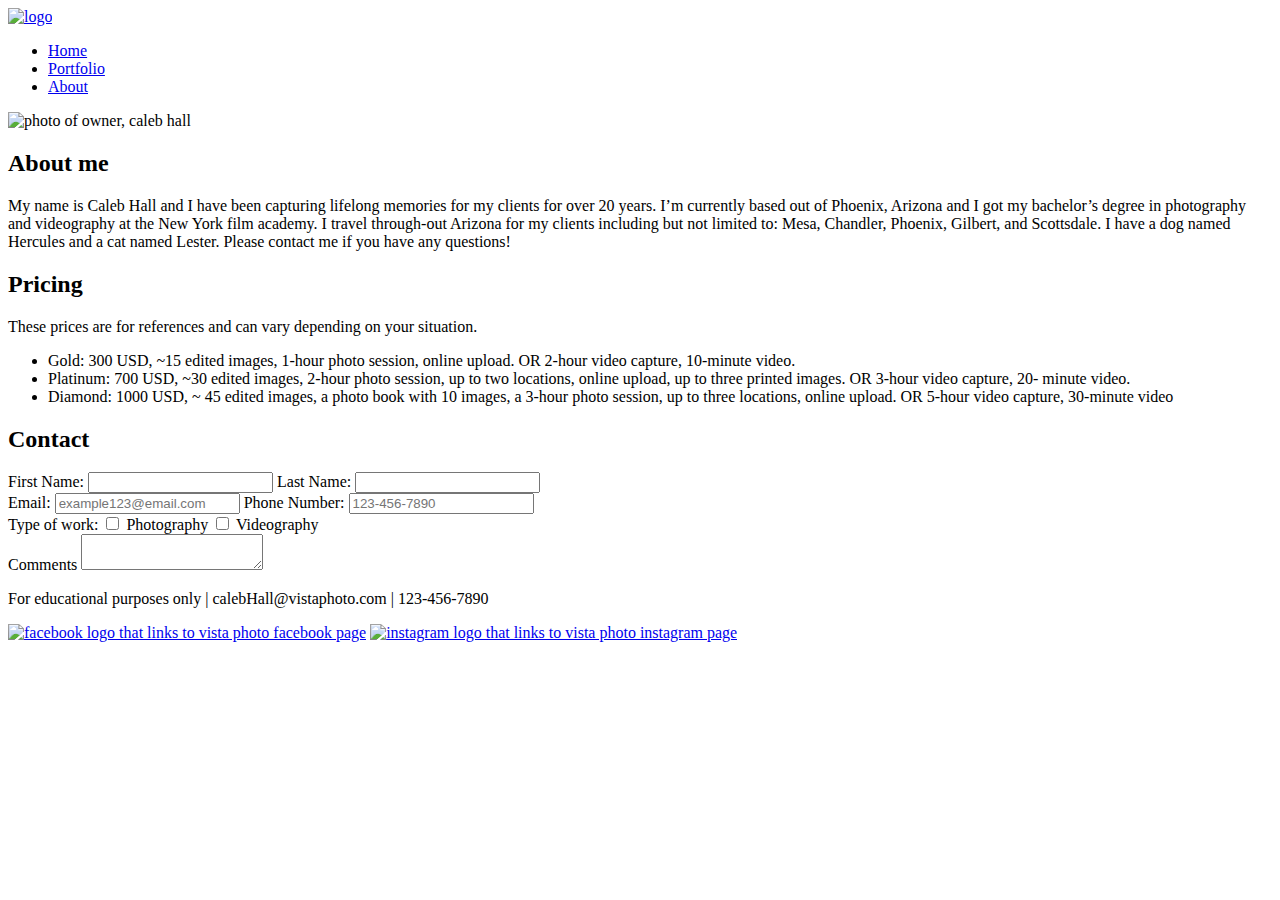
==== vista-photo/about.html @ 182d515e "Add files via upload" ====
<!DOCTYPE html>
<html lang="en">
<head>
	<title>Vista Photography</title>
	<meta charset="utf-8">
	<meta name="author" content="Marc Bernardino">
	<meta name="description" content="Portfolio website">
	<link rel="icon" href="aperture.svg">
</head>
<body>
	<header>
		<a href="index.html"><img src="aperture.png" alt="logo"></a>
		<nav>
			<ul>
				<li><a href="index.html">Home</a></li>
				<li><a href="portfolio.html">Portfolio</a></li>
				<li><a href="about.html">About</a></li>
			</ul>
		</nav>
	</header>
	<img src="caleb.jpg" alt="photo of owner, caleb hall">
	<section>
		<h2>About me</h2>
		<p>My name is Caleb Hall and I have been capturing lifelong memories for my clients for over 20 years. I’m currently based out of Phoenix, Arizona and I got my bachelor’s degree in photography and videography at the New York film academy. I travel through-out Arizona for my clients including but not limited to: Mesa, Chandler, Phoenix, Gilbert, and Scottsdale. I have a dog named Hercules and a cat named Lester. Please contact me if you have any questions!</p>
	</section>
	<section>
		<h2>Pricing</h2>
		<p>These prices are for references and can vary depending on your situation.</p>
		<ul>
			<li>Gold: 300 USD, ~15 edited images, 1-hour photo session, online upload. OR 2-hour video capture, 10-minute video.</li>
			<li>Platinum: 700 USD, ~30 edited images, 2-hour photo session, up to two locations, online upload, up to three printed images. OR 3-hour video capture, 20- minute video.</li>
			<li>Diamond: 1000 USD, ~ 45 edited images, a photo book with 10 images, a 3-hour photo session, up to three locations, online upload. OR 5-hour video capture, 30-minute video</li>
		</ul>
	</section>
	<section>
		<h2>Contact</h2>
		<form>
			<label for="fName">First Name:</label>
			<input type="text" name="fName" id="fName">
			<label for="lName">Last Name:</label>
			<input type="text" name="lName" id="lName"><br>
			<label for="email">Email:</label>
			<input type="email" name="email" placeholder="example123@email.com" id="email">
			<label for="phone">Phone Number:</label>
			<input type="tel" name="phone" placeholder="123-456-7890" id="phone"><br>
			<label>Type of work:</label>
			<input type="checkbox" name="photo" id="photo">
			<label for="photo">Photography</label>
			<input type="checkbox" name="video" id="video">
			<label for="video">Videography</label><br>
			<label for="comments">Comments</label>
			<textarea name="comments" id="comments"></textarea>
		</form>
	</section>
	<footer>
		<p>For educational purposes only | calebHall@vistaphoto.com | 123-456-7890</p>
		<a href="facebook.com"><img src="facebook.png" alt="facebook logo that links to vista photo facebook page"></a>
		<a href="instagram.com"><img src="instagram.png" alt="instagram logo that links to vista photo instagram page"></a>
	</footer>
</body>
</html>
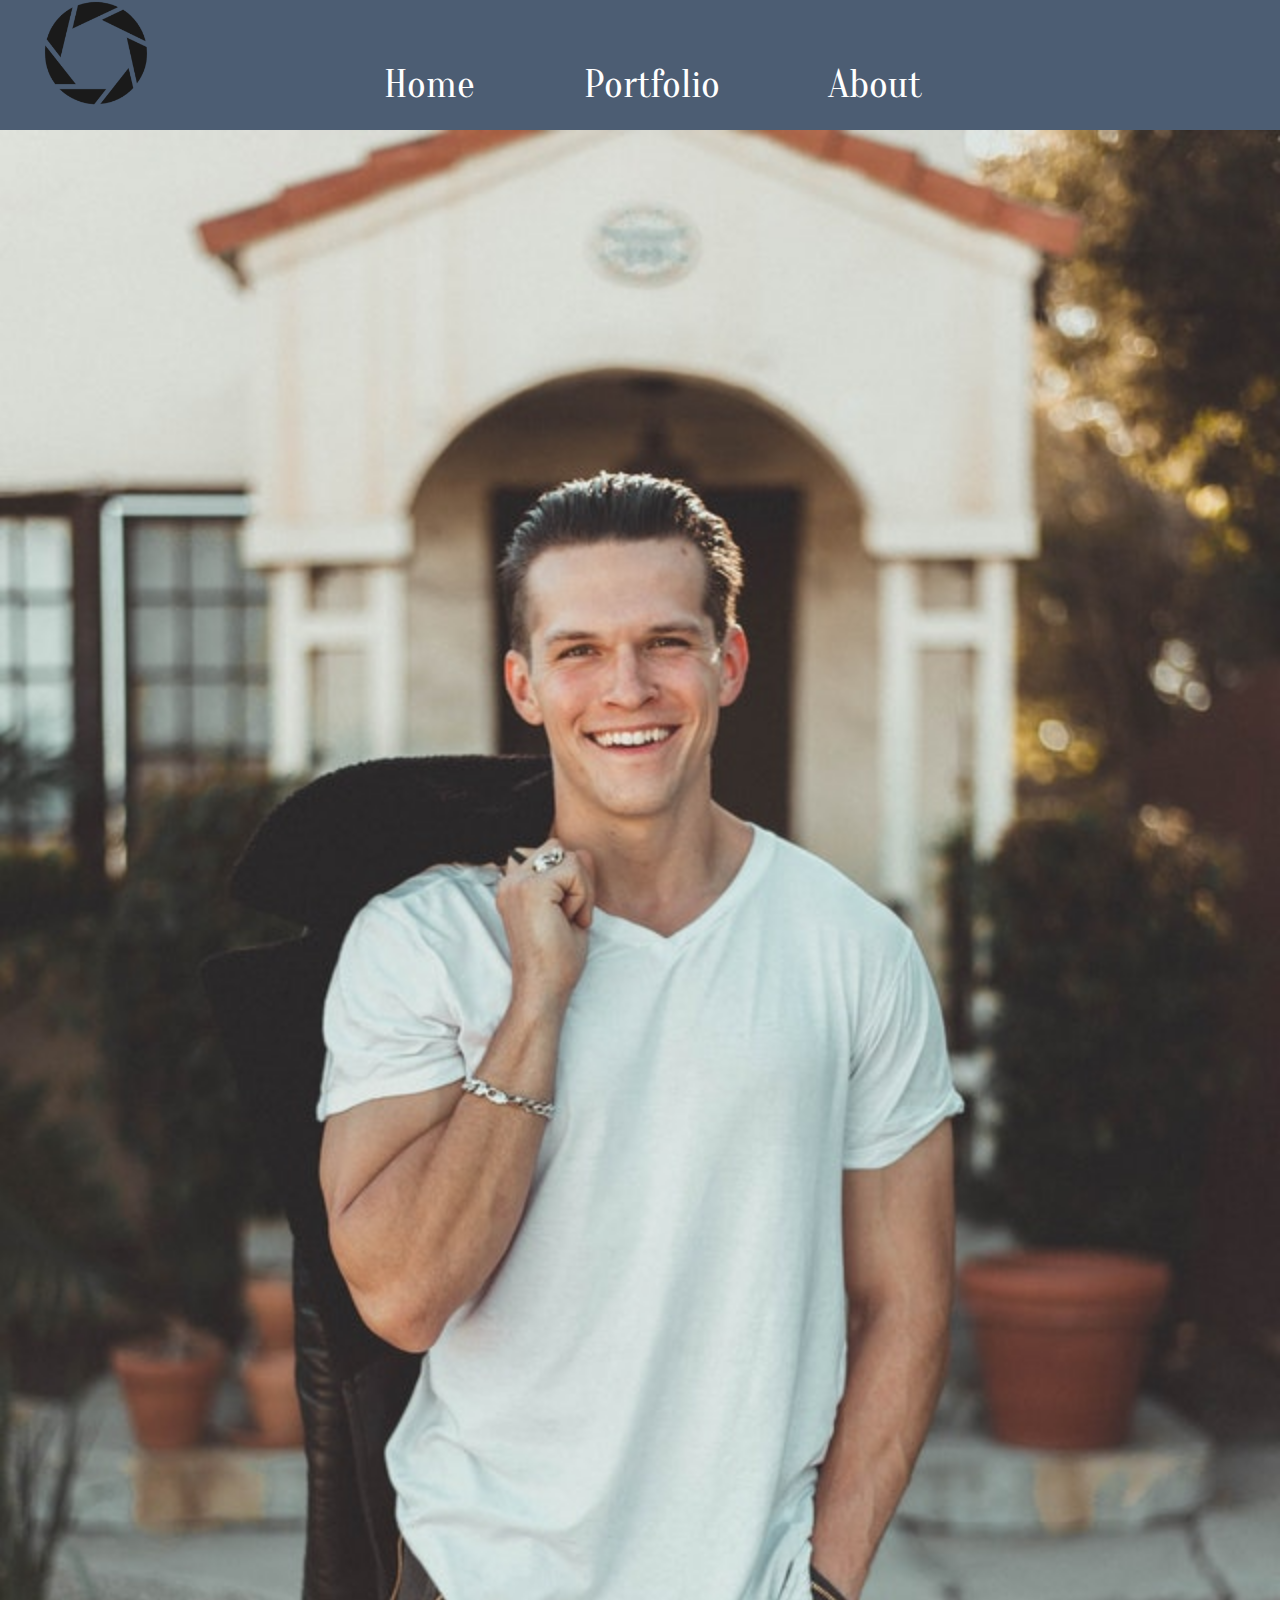
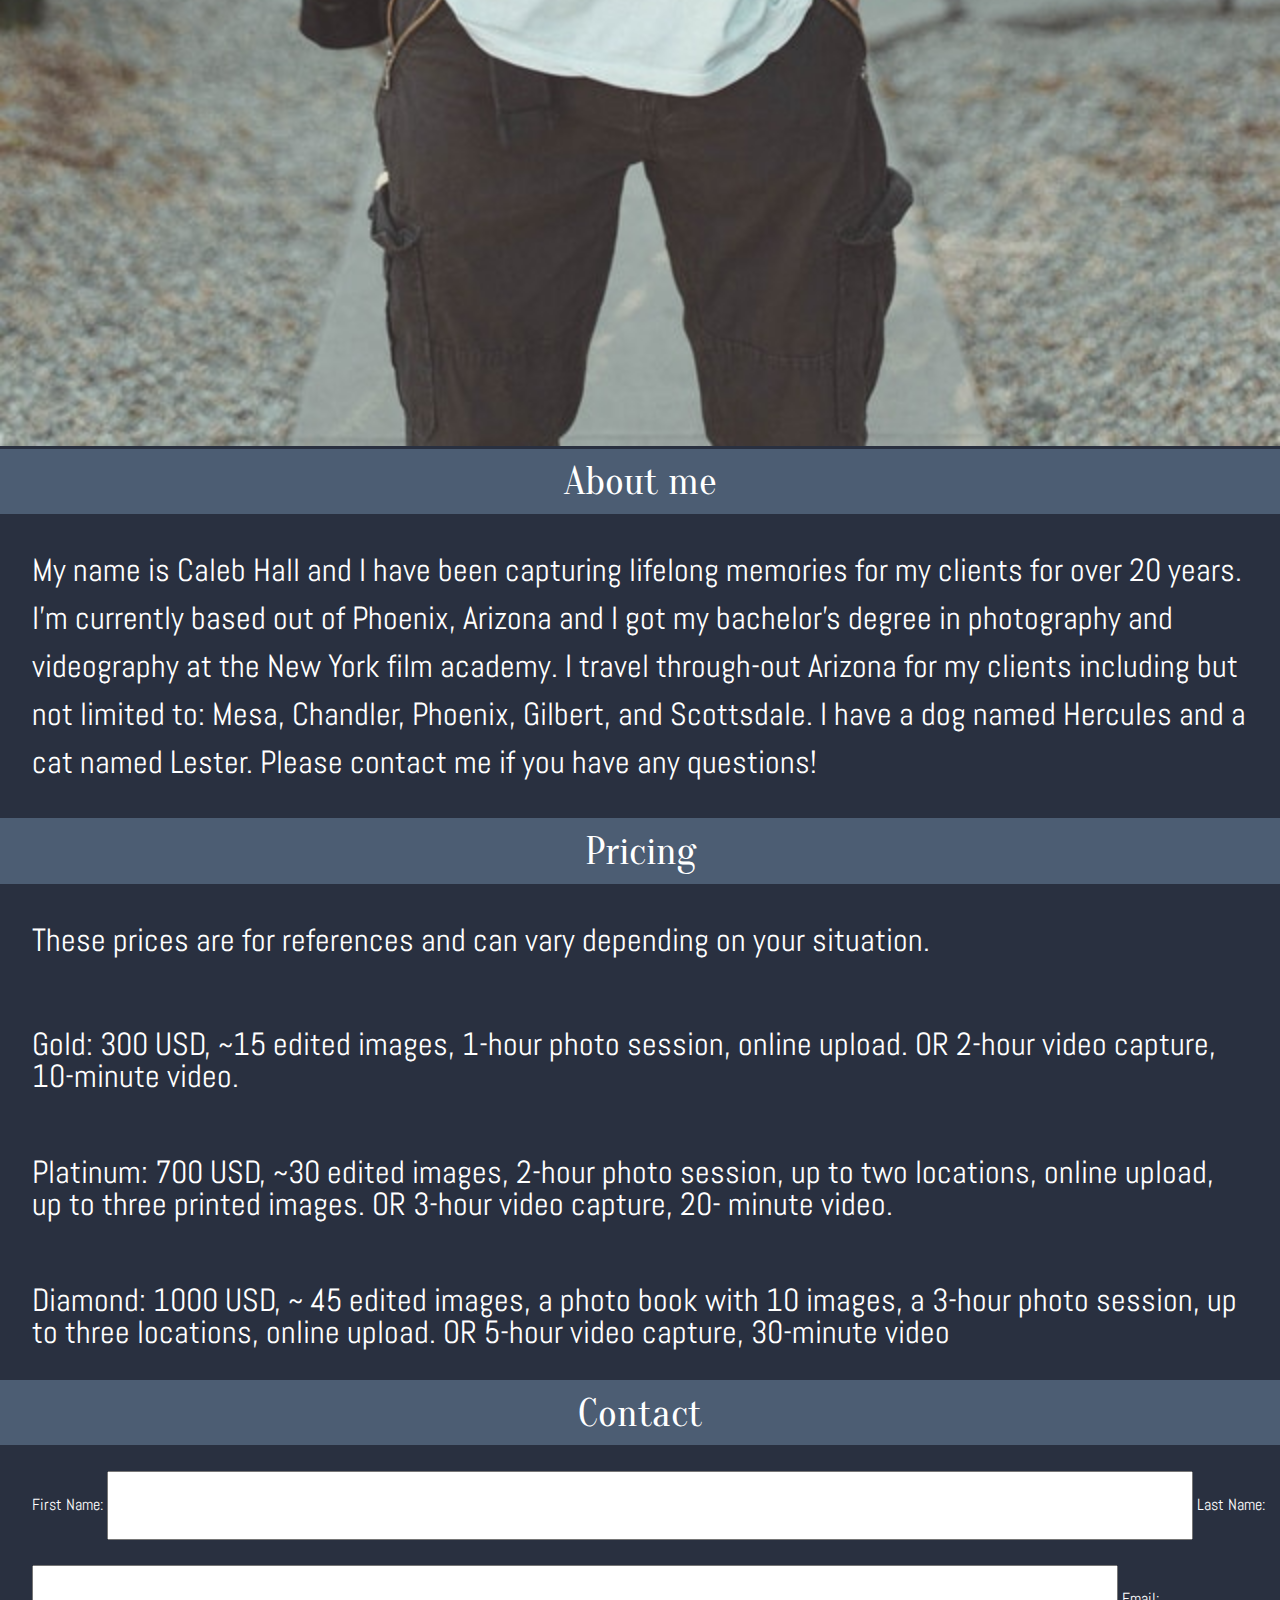
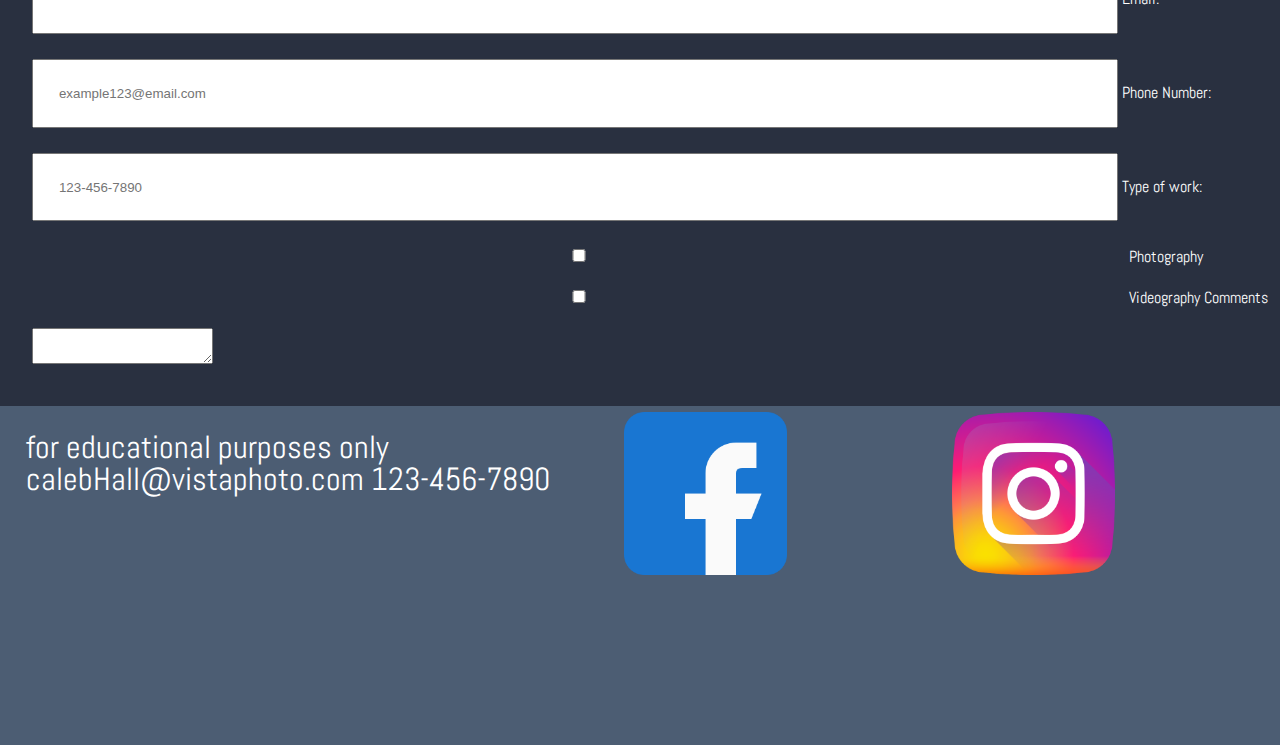
==== commit cf3b7e27: "Add files via upload" ====
--- a/vista-photo/about.html
+++ b/vista-photo/about.html
@@ -3,13 +3,16 @@
 <head>
 	<title>Vista Photography</title>
 	<meta charset="utf-8">
+	<link href="https://fonts.googleapis.com/css2?family=Abel&family=Oranienbaum&display=swap" rel="stylesheet">
+	<link rel="stylesheet" href="index.css">
+	<meta name="viewport" content="width=device-width, initial-scale=1.0">
 	<meta name="author" content="Marc Bernardino">
 	<meta name="description" content="Portfolio website">
-	<link rel="icon" href="aperture.svg">
+	<link rel="icon" href="images/aperture.svg">
 </head>
 <body>
 	<header>
-		<a href="index.html"><img src="aperture.png" alt="logo"></a>
+		<a href="index.html"><img src="images/aperture.png" alt="logo"></a>
 		<nav>
 			<ul>
 				<li><a href="index.html">Home</a></li>
@@ -18,44 +21,48 @@
 			</ul>
 		</nav>
 	</header>
-	<img src="caleb.jpg" alt="photo of owner, caleb hall">
-	<section>
-		<h2>About me</h2>
-		<p>My name is Caleb Hall and I have been capturing lifelong memories for my clients for over 20 years. I’m currently based out of Phoenix, Arizona and I got my bachelor’s degree in photography and videography at the New York film academy. I travel through-out Arizona for my clients including but not limited to: Mesa, Chandler, Phoenix, Gilbert, and Scottsdale. I have a dog named Hercules and a cat named Lester. Please contact me if you have any questions!</p>
-	</section>
-	<section>
-		<h2>Pricing</h2>
-		<p>These prices are for references and can vary depending on your situation.</p>
-		<ul>
-			<li>Gold: 300 USD, ~15 edited images, 1-hour photo session, online upload. OR 2-hour video capture, 10-minute video.</li>
-			<li>Platinum: 700 USD, ~30 edited images, 2-hour photo session, up to two locations, online upload, up to three printed images. OR 3-hour video capture, 20- minute video.</li>
-			<li>Diamond: 1000 USD, ~ 45 edited images, a photo book with 10 images, a 3-hour photo session, up to three locations, online upload. OR 5-hour video capture, 30-minute video</li>
-		</ul>
-	</section>
-	<section>
-		<h2>Contact</h2>
-		<form>
-			<label for="fName">First Name:</label>
-			<input type="text" name="fName" id="fName">
-			<label for="lName">Last Name:</label>
-			<input type="text" name="lName" id="lName"><br>
-			<label for="email">Email:</label>
-			<input type="email" name="email" placeholder="example123@email.com" id="email">
-			<label for="phone">Phone Number:</label>
-			<input type="tel" name="phone" placeholder="123-456-7890" id="phone"><br>
-			<label>Type of work:</label>
-			<input type="checkbox" name="photo" id="photo">
-			<label for="photo">Photography</label>
-			<input type="checkbox" name="video" id="video">
-			<label for="video">Videography</label><br>
-			<label for="comments">Comments</label>
-			<textarea name="comments" id="comments"></textarea>
-		</form>
-	</section>
+	<main>
+		<img src="images/caleb.jpg" alt="photo of owner, caleb hall">
+		<section>
+			<h2>About me</h2>
+			<p>My name is Caleb Hall and I have been capturing lifelong memories for my clients for over 20 years. I’m currently based out of Phoenix, Arizona and I got my bachelor’s degree in photography and videography at the New York film academy. I travel through-out Arizona for my clients including but not limited to: Mesa, Chandler, Phoenix, Gilbert, and Scottsdale. I have a dog named Hercules and a cat named Lester. Please contact me if you have any questions!</p>
+		</section>
+		<section id="form">
+			<h2>Pricing</h2>
+			<p>These prices are for references and can vary depending on your situation.</p>
+			<ul>
+				<li>Gold: 300 USD, ~15 edited images, 1-hour photo session, online upload. OR 2-hour video capture, 10-minute video.</li>
+				<li>Platinum: 700 USD, ~30 edited images, 2-hour photo session, up to two locations, online upload, up to three printed images. OR 3-hour video capture, 20- minute video.</li>
+				<li>Diamond: 1000 USD, ~ 45 edited images, a photo book with 10 images, a 3-hour photo session, up to three locations, online upload. OR 5-hour video capture, 30-minute video</li>
+			</ul>
+		</section>
+		<section>
+			<h2>Contact</h2>
+			<form>
+				<div class="wrapper2">
+					<label for="fName">First Name:</label>
+					<input type="text" name="fName" id="fName">
+					<label for="lName">Last Name:</label>
+					<input type="text" name="lName" id="lName">
+					<label for="email">Email:</label>
+					<input type="email" name="email" placeholder="example123@email.com" id="email">
+					<label for="phone">Phone Number:</label>
+					<input type="tel" name="phone" placeholder="123-456-7890" id="phone">
+					<label>Type of work:</label>
+					<input type="checkbox" name="photo" id="photo">
+					<label for="photo">Photography</label>
+					<input type="checkbox" name="video" id="video">
+					<label for="video">Videography</label>
+					<label for="comments">Comments</label>
+					<textarea name="comments" id="comments"></textarea>
+				</div>
+			</form>
+		</section>
+	</main>
 	<footer>
-		<p>For educational purposes only | calebHall@vistaphoto.com | 123-456-7890</p>
-		<a href="facebook.com"><img src="facebook.png" alt="facebook logo that links to vista photo facebook page"></a>
-		<a href="instagram.com"><img src="instagram.png" alt="instagram logo that links to vista photo instagram page"></a>
+		<address>for educational purposes only calebHall@vistaphoto.com 123-456-7890</address>
+		<a href="facebook.com"><img src="images/facebook.png" alt="facebook logo that links to vista photo facebook page"></a>
+		<a href="instagram.com"><img src="images/instagram.png" alt="instagram logo that links to vista photo instagram page"></a>
 	</footer>
 </body>
 </html>--- a/vista-photo/index.css
+++ b/vista-photo/index.css
@@ -0,0 +1,452 @@
+/* http://meyerweb.com/eric/tools/css/reset/ 
+   v2.0 | 20110126
+   License: none (public domain)
+*/
+
+html, body, div, span, applet, object, iframe,
+h1, h2, h3, h4, h5, h6, p, blockquote, pre,
+a, abbr, acronym, address, big, cite, code,
+del, dfn, em, img, ins, kbd, q, s, samp,
+small, strike, strong, sub, sup, tt, var,
+b, u, i, center,
+dl, dt, dd, ol, ul, li,
+fieldset, form, label, legend,
+table, caption, tbody, tfoot, thead, tr, th, td,
+article, aside, canvas, details, embed, 
+figure, figcaption, footer, header, hgroup, 
+menu, nav, output, ruby, section, summary,
+time, mark, audio, video {
+	margin: 0;
+	padding: 0;
+	border: 0;
+	font-size: 100%;
+	font: inherit;
+	vertical-align: baseline;
+}
+/* HTML5 display-role reset for older browsers */
+article, aside, details, figcaption, figure, 
+footer, header, hgroup, menu, nav, section {
+	display: block;
+}
+body {
+	line-height: 1;
+}
+ol, ul {
+	list-style: none;
+}
+blockquote, q {
+	quotes: none;
+}
+blockquote:before, blockquote:after,
+q:before, q:after {
+	content: '';
+	content: none;
+}
+table {
+	border-collapse: collapse;
+	border-spacing: 0;
+}
+
+/* END OF CSS RESET */
+
+/* START OF GLOBAL STYLES */
+
+* {
+	color: white;
+	box-sizing: border-box;
+}
+
+header {
+	background-color: #4C5D73;
+	font-family: Oranienbaum, sans-serif;
+}
+
+body {
+	font-family: abel, sans-serif;
+}
+
+li a {
+	text-decoration: none;
+}
+
+main {
+	background-color: #293040;
+}
+
+h1 {
+	font-family: Oranienbaum, sans-serif;
+	text-align: center;
+	padding-top: 1%;
+	margin-bottom: 2%;
+}
+
+h2 {
+	font-family: Oranienbaum, sans-serif;
+	text-align: center;
+}
+
+h3 {
+	font-family: Oranienbaum, sans-serif;
+	text-align: center;
+}
+
+footer {
+	background-color: #4C5D73;
+}
+
+/* END OF GLOBAL STYLES*/
+
+@media screen and (min-width: 320px) and (max-width: 420px) {
+	/* floated the img to the left. This made it so the nav can be to the right*/
+	header img{
+		float: left;
+		height: auto;
+		max-width: 20%;
+		padding-top: 2%;
+	}
+
+	main img {
+		width: 100%;
+	}
+
+	#portfolio img {
+		width: 100%;
+	}
+
+	#video {
+		padding-bottom: 3%;
+	}
+	
+	video {
+		width: 100%;
+	}
+
+	/*Used flexbox to make the nav responsive*/
+	nav {
+		display: flex;
+		font-size: 1.6em;
+		padding-top: 5%;
+		padding-bottom: 2.5%;
+		justify-content: center;
+	}
+
+	nav a {
+		padding-right: 4px;
+	}
+
+	/*inline to have the nav horizontal instead of stacking vertically*/
+	header nav ul li {
+		display: inline;
+	}
+	
+	/*Resized img and made the width 100% of the screen so that the user knows it's the hero*/
+	#hero img {
+		max-width: 100%;
+		height: auto;
+	}
+
+	h1 {
+		font-size: 2.1em;
+		padding-bottom: 1%;
+	}
+
+	p, q {
+		line-height: 1.5;
+	}
+
+	h2 {
+		background-color: #4C5D73;
+		font-size: 1.8em;
+		padding: 2%;
+	}
+
+	#portfolio h2 {
+		background-color: #5e6d8c;
+	}
+
+	h3 {
+		font-size: 1.4em;
+		padding: 2%;
+	}
+
+	p {
+		padding: 2.5%;
+		font-size: 1.1em;
+	}
+
+	#testimonials p {
+		padding: 2.5%;
+		font-size: 1.1em;
+	}
+
+	form {
+		box-sizing: border-box;
+		padding-left: 2.5%;
+		padding-top: 2%;
+		padding-bottom: 3%;
+	}
+
+	input {
+		width: 87%;
+		padding: 2%;
+		margin-bottom: 2%;
+	}
+
+	#form li {
+		padding: 2.5%;
+		font-size: 1.1em;
+	}
+
+	/*set the footer to flex so the images can be responsive*/
+	footer {
+		display: flex;
+		font-size: .8em;
+	}
+
+	footer img {
+		max-width: 100%;
+		max-height: 50%;
+	}
+}
+
+@media screen and (min-width: 421px) and (max-width: 900px) {
+	/* floated the img to the left. This made it so the nav can be to the right*/
+	header img {
+		float: left;
+		height: auto;
+		max-width: 18%;
+		padding-top: 2%;
+	}
+
+	main img {
+		width: 100%;
+	}
+
+	#portfolio img {
+		width: 100%;
+	}
+
+	#video {
+		padding-bottom: 3%;
+	}
+
+	video {
+		width: 100%;
+	}
+
+	/*Used flexbox to make the nav responsive*/
+	nav {
+		font-size: 2em;
+		padding-top: 5%;
+		padding-bottom: 4%;
+		margin-left: 33%;
+	}
+
+	nav a {
+		padding-right: 4px;
+	}
+
+	/*inline to have the nav horizontal instead of stacking vertically*/
+	header nav ul li {
+		display: inline;
+	}
+
+	/*Resized img and made the width 100% of the screen so that the user knows it's the hero*/
+	#hero img {
+		max-width: 100%;
+		height: auto;
+	}
+
+	h1 {
+		font-size: 2.5em;
+		padding-bottom: 1%;
+		text-align: center;
+	}
+
+	p,
+	q {
+		line-height: 1.5;
+	}
+
+	h2 {
+		background-color: #4C5D73;
+		font-size: 1.8em;
+		padding: 2%;
+	}
+
+	#portfolio h2 {
+		background-color: #5e6d8c;
+	}
+
+	h3 {
+		font-size: 1.4em;
+		padding: 2%;
+	}
+
+	p {
+		padding: 2.5%;
+		font-size: 1.1em;
+	}
+
+	#testimonials li {
+		padding: 2.5%;
+		font-size: 1.1em;
+	}
+
+	form {
+		box-sizing: border-box;
+		padding-left: 2.5%;
+		padding-top: 2%;
+		padding-bottom: 3%;
+	}
+
+	label {
+		background-color: yellow;
+	}
+
+	input {
+		width: 87%;
+		padding: 2%;
+		margin-bottom: 2%;
+		background-color: yellowgreen;
+	}
+
+	#form li {
+		padding: 2.5%;
+		font-size: 1.1em;
+	}
+
+	/*set the footer to flex so the images can be responsive*/
+	footer {
+		display: flex;
+		font-size: 1em;
+	}
+
+	address {
+		margin-right: 10%;
+	}
+
+	footer img {
+		max-width: 100%;
+		max-height: 50%;
+		padding: 1%;
+	}
+}
+
+@media screen and (min-width: 901px) {
+	/* floated the img to the left. This made it so the nav can be to the right*/
+	header img {
+		float: left;
+		height: auto;
+		width: 15%;
+	}
+
+	main img {
+		width: 100%;
+	}
+
+	.wrapper {
+		display: grid;
+		grid-template-columns: [first] 1fr [second] 1fr;
+	}
+
+	#video {
+		padding-bottom: 3%;
+	}
+
+	video {
+		width: 100%;
+	}
+
+	/*Used flexbox to make the nav responsive*/
+	nav {
+		font-size: 2.5em;
+		padding-top: 5%;
+		padding-bottom: 2%;
+		margin-left: 30%;
+	}
+
+	nav a {
+		padding-right: 1%;
+	}
+
+	/*inline to have the nav horizontal instead of stacking vertically*/
+	header nav ul li {
+		display: inline;
+		padding-right: 10%;
+	}
+
+	/*Resized img and made the width 100% of the screen so that the user knows it's the hero*/
+	#hero img {
+		max-width: 100%;
+	}
+
+	h1 {
+		font-size: 3em;
+	}
+
+	p,q {
+		line-height: 1.5;
+	}
+
+	h2 {
+		background-color: #4C5D73;
+		font-size: 2.5em;
+		padding: 1%;
+	}
+
+	#portfolio h2 {
+		background-color: #5e6d8c;
+	}
+
+	h3 {
+		font-size: 2em;
+		padding: 2%;
+	}
+
+	p {
+		padding: 2.5%;
+		font-size: 2em;
+	}
+
+	#testimonials li {
+		padding: 2.5%;
+		font-size: 2em;
+	}
+
+	form {
+		box-sizing: border-box;
+		padding-left: 2.5%;
+		padding-top: 2%;
+		padding-bottom: 3%;
+	}
+
+	input {
+		width: 87%;
+		padding: 2%;
+		margin-bottom: 2%;
+	}
+
+	#form li {
+		padding: 2.5%;
+		font-size: 2em;
+	}
+
+	/*set the footer to flex so the images can be responsive*/
+	footer {
+		display: flex;
+		font-size: 2em;
+	}
+
+	address {
+		margin-right: 2%;
+		padding-left: 2%;
+		padding-top: 2%;
+	}
+
+	footer img {
+		max-width: 100%;
+		max-height: 50%;
+		padding-top: 2%;
+	}
+}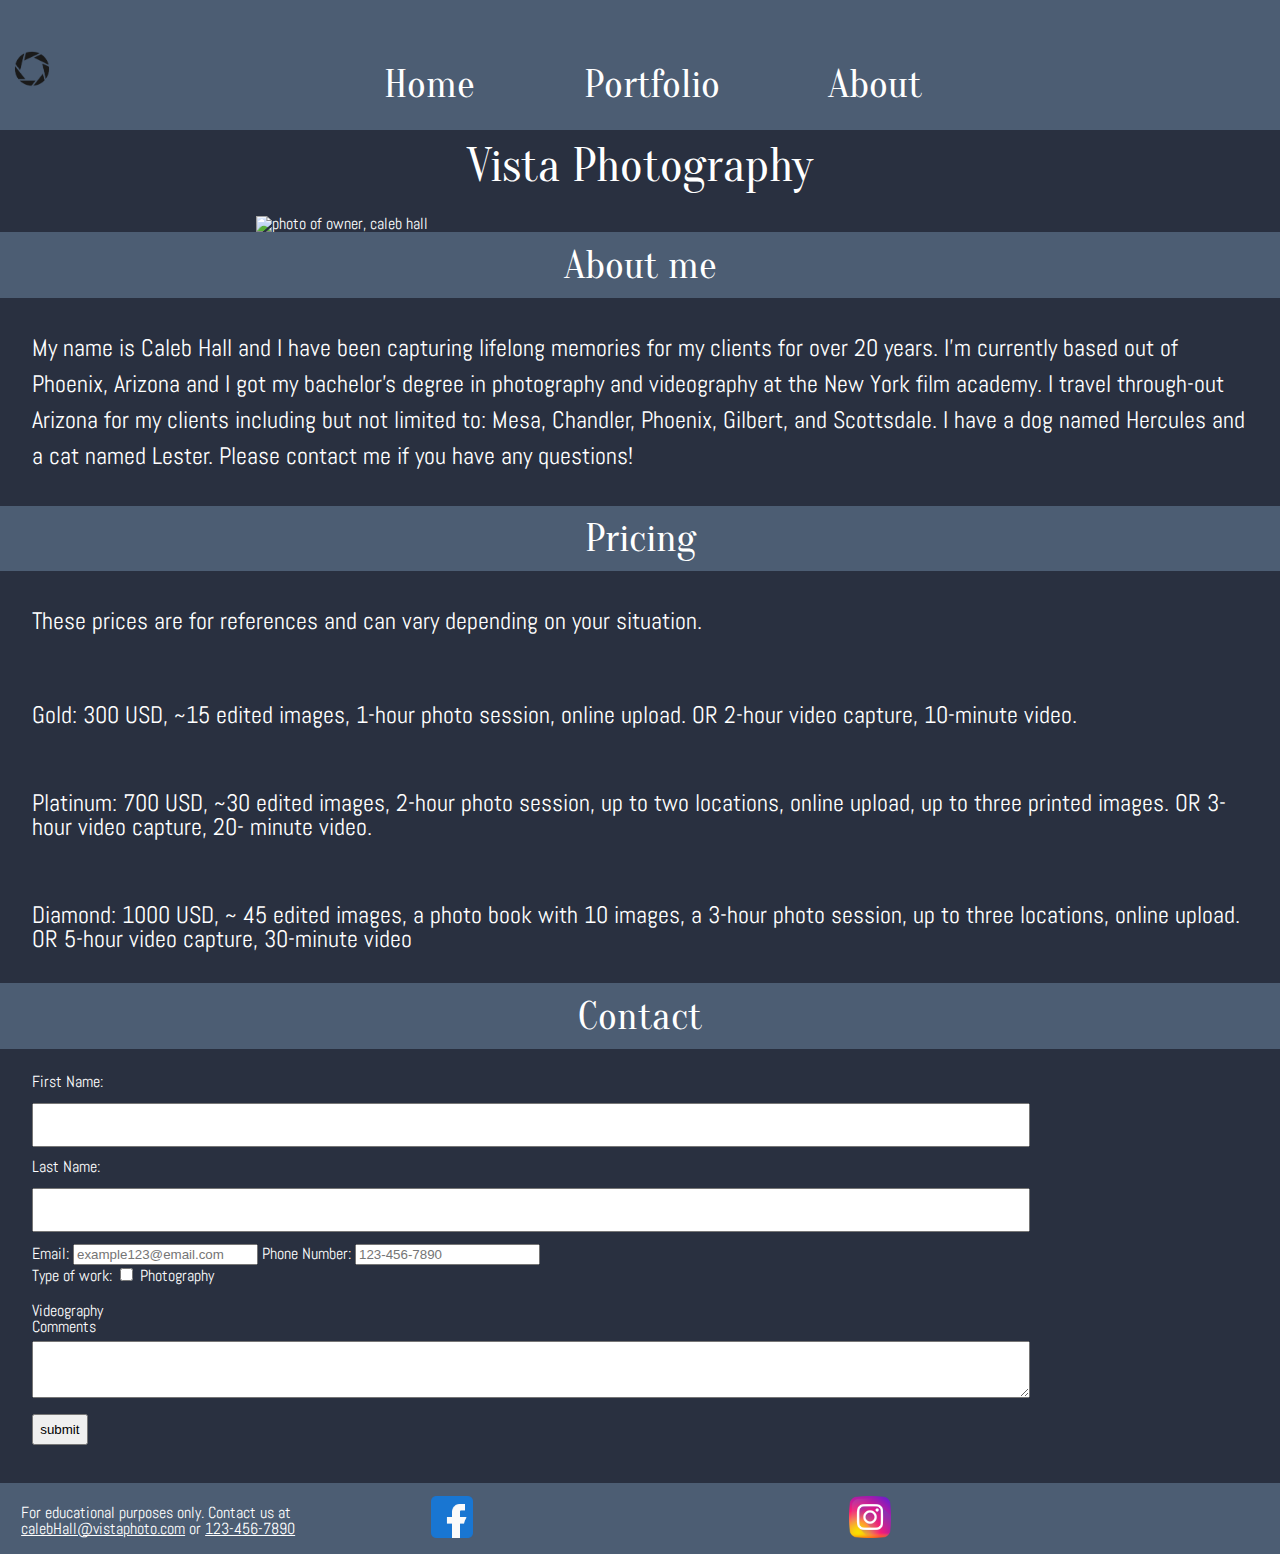
==== commit 8813e67e: "Add files via upload" ====
--- a/vista-photo/about.html
+++ b/vista-photo/about.html
@@ -7,7 +7,7 @@
 	<link rel="stylesheet" href="index.css">
 	<meta name="viewport" content="width=device-width, initial-scale=1.0">
 	<meta name="author" content="Marc Bernardino">
-	<meta name="description" content="Portfolio website">
+	<meta name="description" content="Portfolio website for responsive website class at Arizona State University">
 	<link rel="icon" href="images/aperture.svg">
 </head>
 <body>
@@ -22,7 +22,8 @@
 		</nav>
 	</header>
 	<main>
-		<img src="images/caleb.jpg" alt="photo of owner, caleb hall">
+		<h1>Vista Photography</h1>
+		<img src="images/caleb.jpg" srcset="images/caleb_desktop.jpg 1366w" alt="photo of owner, caleb hall" id="caleb">
 		<section>
 			<h2>About me</h2>
 			<p>My name is Caleb Hall and I have been capturing lifelong memories for my clients for over 20 years. I’m currently based out of Phoenix, Arizona and I got my bachelor’s degree in photography and videography at the New York film academy. I travel through-out Arizona for my clients including but not limited to: Mesa, Chandler, Phoenix, Gilbert, and Scottsdale. I have a dog named Hercules and a cat named Lester. Please contact me if you have any questions!</p>
@@ -39,28 +40,31 @@
 		<section>
 			<h2>Contact</h2>
 			<form>
-				<div class="wrapper2">
-					<label for="fName">First Name:</label>
-					<input type="text" name="fName" id="fName">
-					<label for="lName">Last Name:</label>
-					<input type="text" name="lName" id="lName">
-					<label for="email">Email:</label>
-					<input type="email" name="email" placeholder="example123@email.com" id="email">
-					<label for="phone">Phone Number:</label>
-					<input type="tel" name="phone" placeholder="123-456-7890" id="phone">
+				<label for="fName">First Name:</label>
+				<input type="text" name="fName" id="fName" required>
+				<label for="lName">Last Name:</label>
+				<input type="text" name="lName" id="lName" required>
+				<label for="email">Email:</label>
+				<input type="email" name="email" placeholder="example123@email.com" id="email" required>
+				<label for="phone">Phone Number:</label>
+				<input type="tel" name="phone" placeholder="123-456-7890" id="phone" required>
+				<fieldset>
 					<label>Type of work:</label>
 					<input type="checkbox" name="photo" id="photo">
 					<label for="photo">Photography</label>
 					<input type="checkbox" name="video" id="video">
 					<label for="video">Videography</label>
-					<label for="comments">Comments</label>
-					<textarea name="comments" id="comments"></textarea>
-				</div>
+				</fieldset>
+
+				<label for="comments">Comments</label>
+				<textarea name="comments" id="comments"></textarea>
+
+				<input type="submit" value="submit">
 			</form>
 		</section>
 	</main>
 	<footer>
-		<address>for educational purposes only calebHall@vistaphoto.com 123-456-7890</address>
+		<address>For educational purposes only. Contact us at <a href="mailto:calebhall@vistaphoto.com">calebHall@vistaphoto.com</a> or <a href="tel:123-456-7890">123-456-7890</a></address>
 		<a href="facebook.com"><img src="images/facebook.png" alt="facebook logo that links to vista photo facebook page"></a>
 		<a href="instagram.com"><img src="images/instagram.png" alt="instagram logo that links to vista photo instagram page"></a>
 	</footer>
--- a/vista-photo/index.css
+++ b/vista-photo/index.css
@@ -150,10 +150,6 @@
 		padding-bottom: 1%;
 	}
 
-	p, q {
-		line-height: 1.5;
-	}
-
 	h2 {
 		background-color: #4C5D73;
 		font-size: 1.8em;
@@ -172,41 +168,73 @@
 	p {
 		padding: 2.5%;
 		font-size: 1.1em;
-	}
-
-	#testimonials p {
+		line-height: 1.5;
+	}
+
+	#testimonials q {
 		padding: 2.5%;
 		font-size: 1.1em;
+		line-height: 1.5;
+		display: grid;
+		grid-template-columns: 1fr;
 	}
 
 	form {
-		box-sizing: border-box;
 		padding-left: 2.5%;
 		padding-top: 2%;
 		padding-bottom: 3%;
 	}
 
-	input {
-		width: 87%;
-		padding: 2%;
+	select, textarea {
+		width: 80%;
+		padding: 1%;
+		margin-right: 20%;
+		margin-top: 6px;
+		margin-bottom: 1%;
+		color: black;
+	}
+
+	input[type=text] {
+		width: 81%;
+		margin-right: 20%;
+		padding: 1%;
+		color: black;
+		margin-top: 1%;
+		margin-bottom: 1%;
+	}
+
+	input[type=submit] {
+		color: black;
+		padding: .5%;
+	}
+
+	#form li {
+		padding: 2.5%;
+		font-size: 1.1em;
+		line-height: 1.5;
+	}
+
+	#email {
+		margin-right: 40%;
 		margin-bottom: 2%;
 	}
 
-	#form li {
-		padding: 2.5%;
-		font-size: 1.1em;
-	}
-
-	/*set the footer to flex so the images can be responsive*/
 	footer {
-		display: flex;
-		font-size: .8em;
-	}
+			font-size: 1em;
+			padding: 1%;
+		}
+
+	address {
+			margin-right: 2%;
+			padding-left: 2%;
+			padding-top: 2%;
+			width: 100%;
+		}
 
 	footer img {
-		max-width: 100%;
-		max-height: 50%;
-	}
+			max-width: 10%;
+			padding: 2%;
+		}
 }
 
 @media screen and (min-width: 421px) and (max-width: 900px) {
@@ -243,7 +271,7 @@
 	}
 
 	nav a {
-		padding-right: 4px;
+		padding-right: 1%;
 	}
 
 	/*inline to have the nav horizontal instead of stacking vertically*/
@@ -263,11 +291,6 @@
 		text-align: center;
 	}
 
-	p,
-	q {
-		line-height: 1.5;
-	}
-
 	h2 {
 		background-color: #4C5D73;
 		font-size: 1.8em;
@@ -278,87 +301,130 @@
 		background-color: #5e6d8c;
 	}
 
+	.wrapper {
+		display: grid;
+		grid-template-columns: [first] 1fr [second] 1fr;
+	}
+
+	#video {
+		display: grid;
+		grid-template-columns: 1fr 1fr;
+	}
+
 	h3 {
 		font-size: 1.4em;
 		padding: 2%;
 	}
 
 	p {
-		padding: 2.5%;
-		font-size: 1.1em;
+		line-height: 1.5;
+		font-size: 1.3em;
+		padding: 2.5%;
+	}
+
+	#testimonials q {
+		display: grid;
+		grid-template-columns: 1fr;
+		padding: 2.5%;
+		line-height: 1.5;
+		font-size: 1.3em;
 	}
 
 	#testimonials li {
 		padding: 2.5%;
-		font-size: 1.1em;
+		font-size: 1.3em;
+		display: grid;
 	}
 
 	form {
-		box-sizing: border-box;
 		padding-left: 2.5%;
 		padding-top: 2%;
 		padding-bottom: 3%;
 	}
 
-	label {
-		background-color: yellow;
-	}
-
-	input {
-		width: 87%;
-		padding: 2%;
+	select, textarea {
+		width: 80%;
+		padding: 1%;
+		margin-right: 20%;
+		margin-top: 6px;
+		margin-bottom: 1%;
+		color: black;
+	}
+
+	input[type=text] {
+		width: 80%;
+		margin-right: 20%;
+		padding: 1%;
+		color: black;
+		margin-top: 1%;
+		margin-bottom: 1%;
+	}
+
+	input[type=submit] {
+		color: black;
+	}
+
+	#email {
+		margin-right: 80%;
 		margin-bottom: 2%;
-		background-color: yellowgreen;
 	}
 
 	#form li {
 		padding: 2.5%;
 		font-size: 1.1em;
-	}
-
-	/*set the footer to flex so the images can be responsive*/
-	footer {
-		display: flex;
-		font-size: 1em;
-	}
-
-	address {
-		margin-right: 10%;
-	}
-
-	footer img {
-		max-width: 100%;
-		max-height: 50%;
-		padding: 1%;
-	}
+		line-height: 1.5;
+	}
+
+		footer {
+			font-size: 1em;
+			padding: 1%;
+		}
+
+		address {
+			margin-right: 2%;
+			padding-left: 2%;
+			padding-top: 2%;
+			width: 100%;
+		}
+
+		footer img {
+			max-width: 10%;
+			padding: 2%;
+		}
 }
 
 @media screen and (min-width: 901px) {
 	/* floated the img to the left. This made it so the nav can be to the right*/
 	header img {
 		float: left;
-		height: auto;
-		width: 15%;
+		width: 5%;
+		padding-top: 4%;
 	}
 
 	main img {
 		width: 100%;
 	}
 
+	#caleb {
+		max-width: 80%;
+		max-height: 20%;
+		padding-left: 20%;
+	}
+
 	.wrapper {
 		display: grid;
-		grid-template-columns: [first] 1fr [second] 1fr;
+		grid-template-columns: [first] 1fr [second] 1fr [third] 1fr;
 	}
 
 	#video {
-		padding-bottom: 3%;
-	}
-
-	video {
-		width: 100%;
-	}
-
-	/*Used flexbox to make the nav responsive*/
+		display: grid;
+		grid-template-columns: 1fr 1fr 1fr;
+	}
+
+	#video video{
+		width: 100%;
+	}
+
 	nav {
 		font-size: 2.5em;
 		padding-top: 5%;
@@ -385,8 +451,22 @@
 		font-size: 3em;
 	}
 
-	p,q {
-		line-height: 1.5;
+	p {
+		line-height: 1.5;
+		font-size: 1.5em;
+		padding: 2.5%;
+	}
+
+	#testimonials q {
+		padding: 2.5%;
+		line-height: 1.5;
+		font-size: 1.5em;
+	}
+
+	#testimonials {
+		display: grid;
+		grid-template-columns: 1fr 1fr;
+		padding: 2.5%
 	}
 
 	h2 {
@@ -404,49 +484,60 @@
 		padding: 2%;
 	}
 
-	p {
+	#testimonials li {
 		padding: 2.5%;
 		font-size: 2em;
 	}
 
-	#testimonials li {
-		padding: 2.5%;
-		font-size: 2em;
-	}
-
 	form {
-		box-sizing: border-box;
 		padding-left: 2.5%;
 		padding-top: 2%;
 		padding-bottom: 3%;
 	}
-
-	input {
-		width: 87%;
-		padding: 2%;
-		margin-bottom: 2%;
+	
+	select, textarea {
+		width: 80%;
+		padding: 1%;
+		margin-right: 20%;
+		margin-top: 6px;
+		margin-bottom: 1%;
+		color: black;
+	}
+
+	input[type=text] {
+		width: 80%;
+		margin-right: 20%;
+		padding: 1%;
+		color: black;
+		margin-top: 1%;
+		margin-bottom: 1%;
+	}
+
+	input[type=submit] {
+		color: black;
+		padding: .5%;
 	}
 
 	#form li {
 		padding: 2.5%;
-		font-size: 2em;
-	}
-
-	/*set the footer to flex so the images can be responsive*/
+		font-size: 1.5em;
+	}
+
 	footer {
-		display: flex;
-		font-size: 2em;
+		font-size: 1em;
+		padding: 1%;
+		display: grid;
+		grid-template-columns: 1fr 1fr 1fr;
 	}
 
 	address {
 		margin-right: 2%;
 		padding-left: 2%;
 		padding-top: 2%;
+		width: 100%;
 	}
 
 	footer img {
-		max-width: 100%;
-		max-height: 50%;
-		padding-top: 2%;
+		max-width: 10%;
 	}
 }